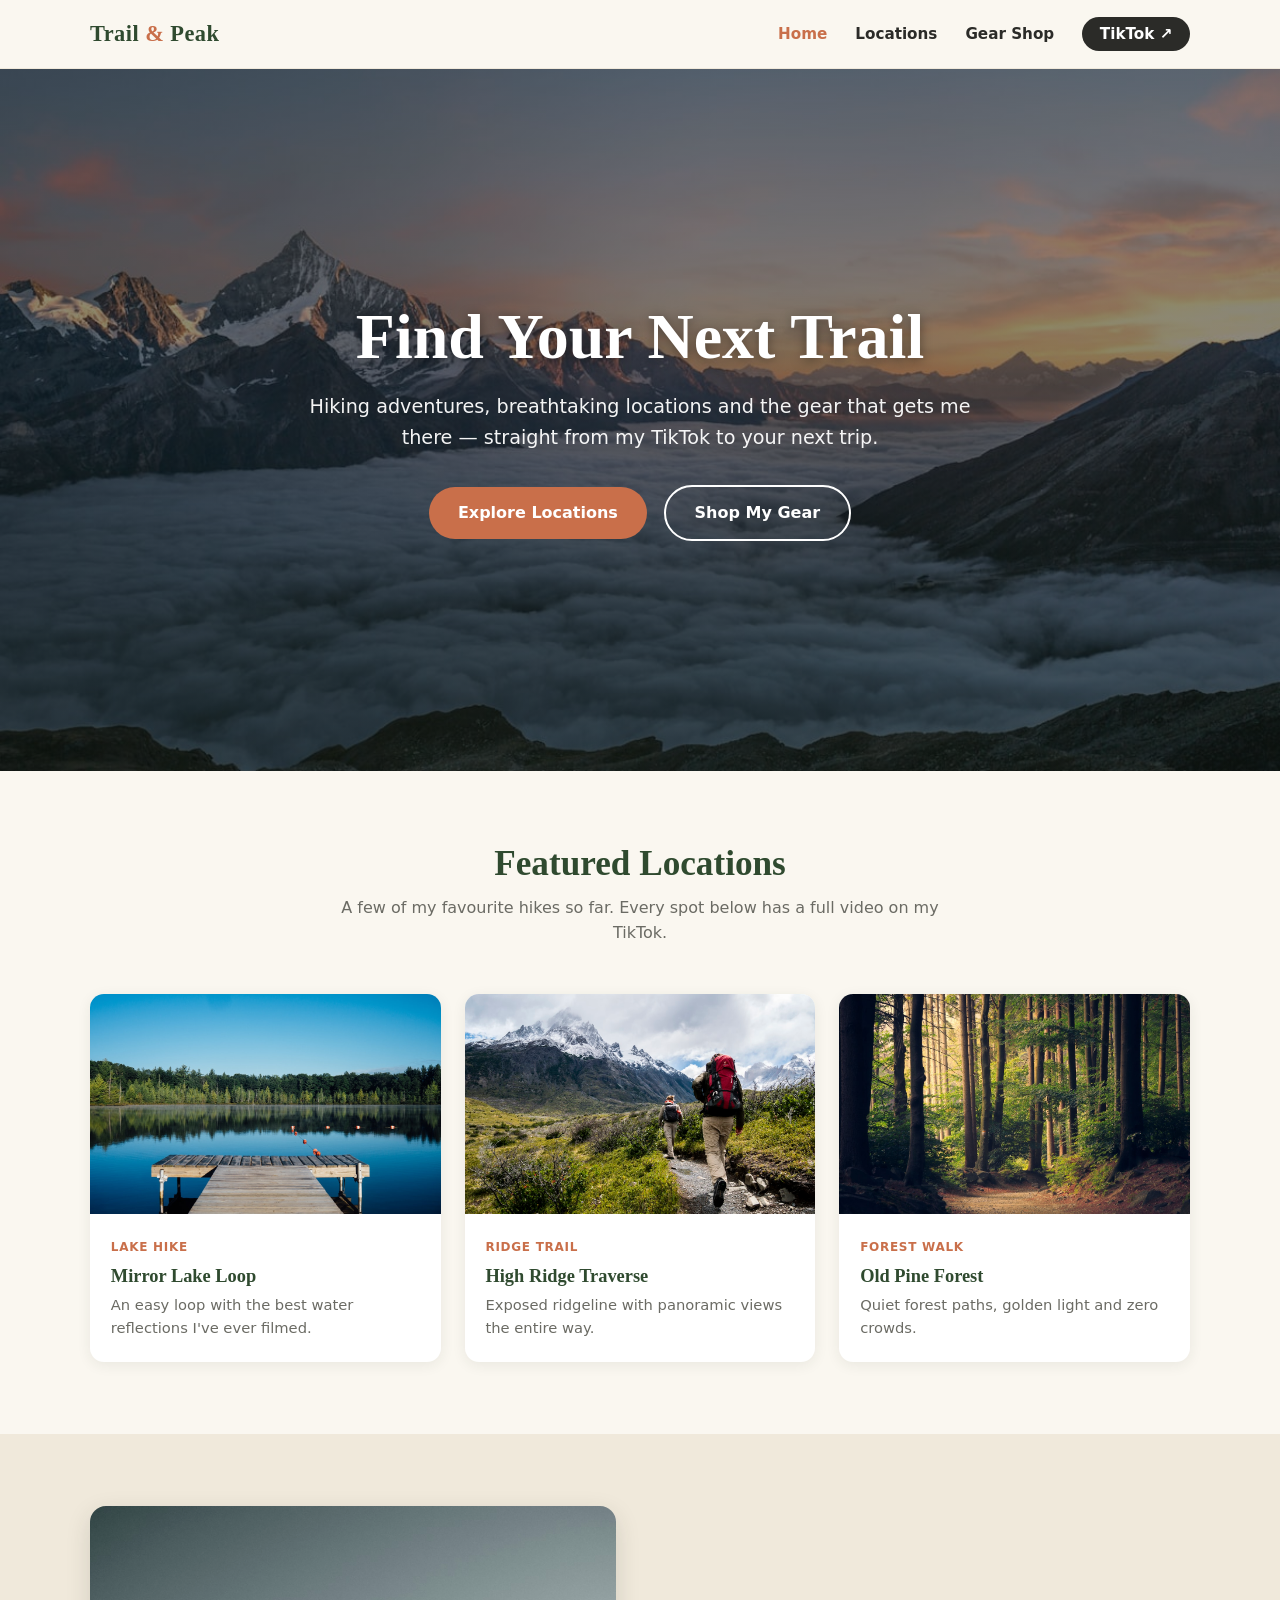
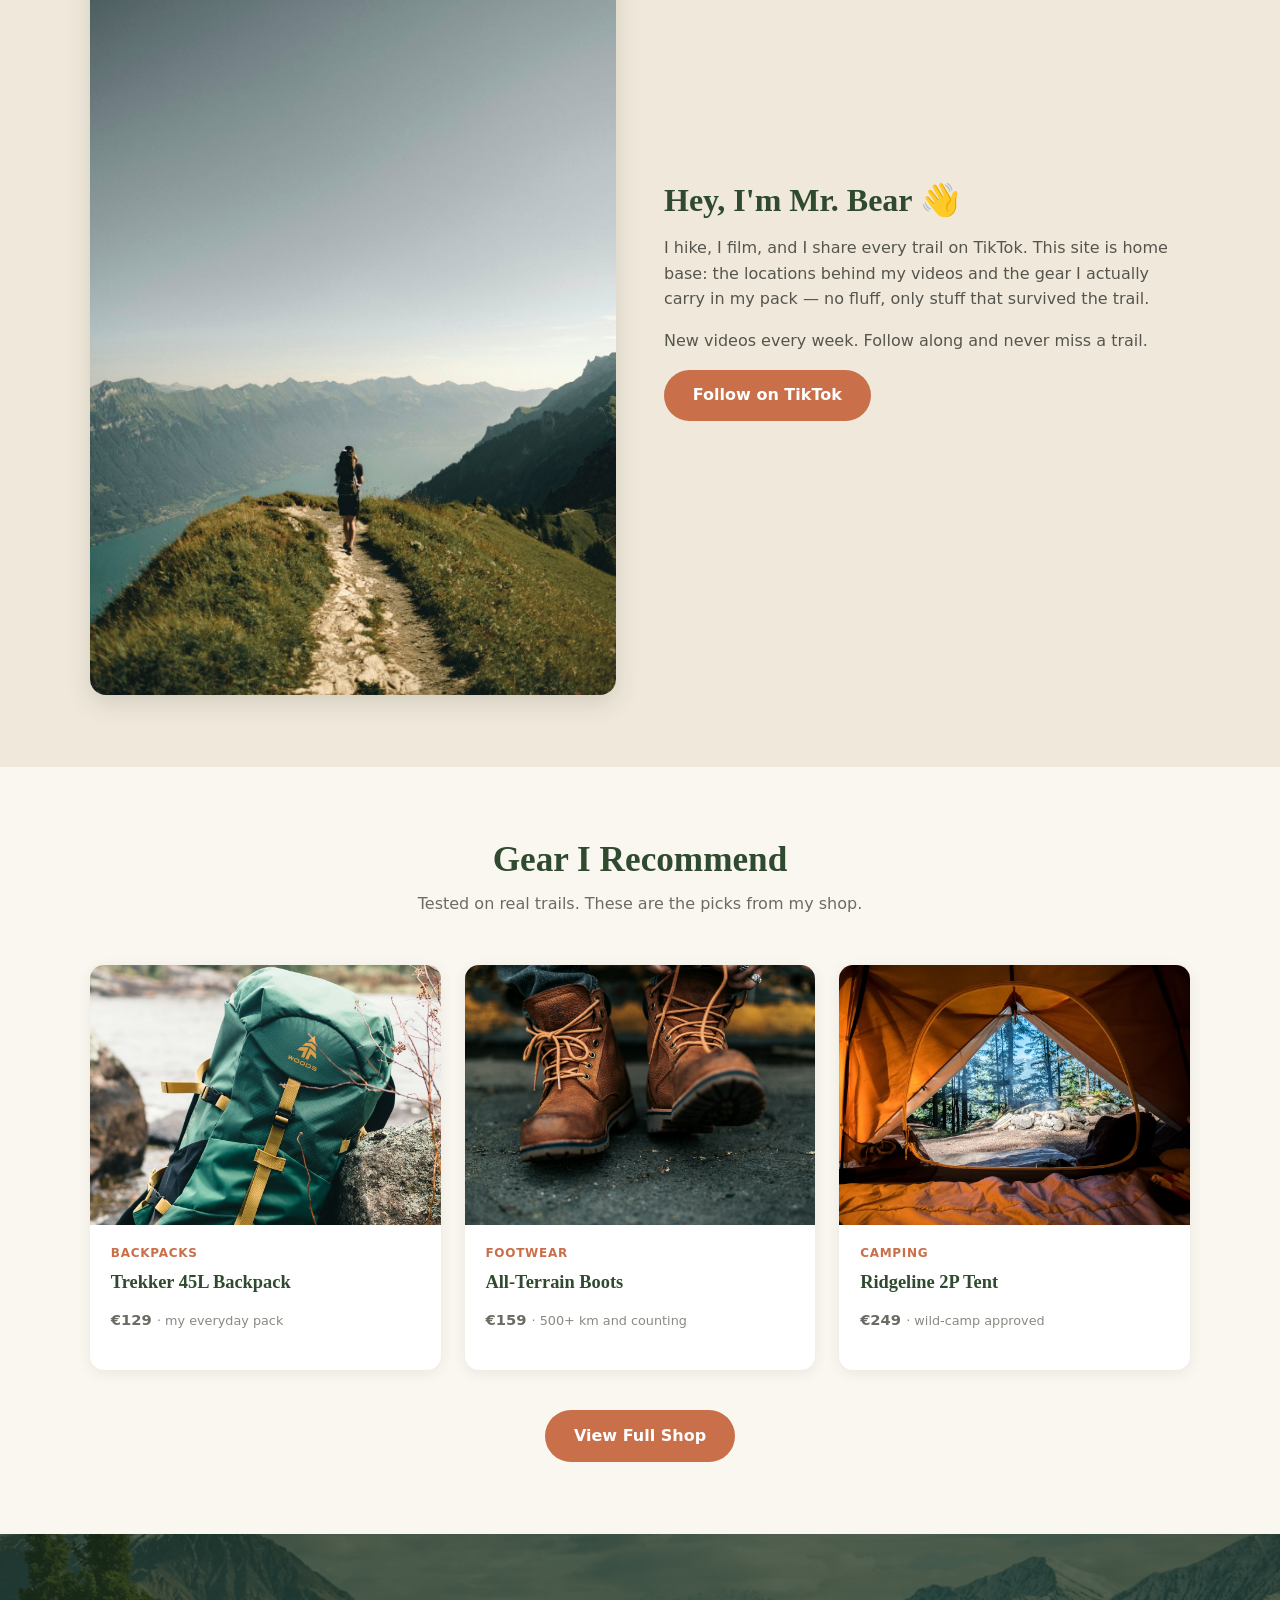
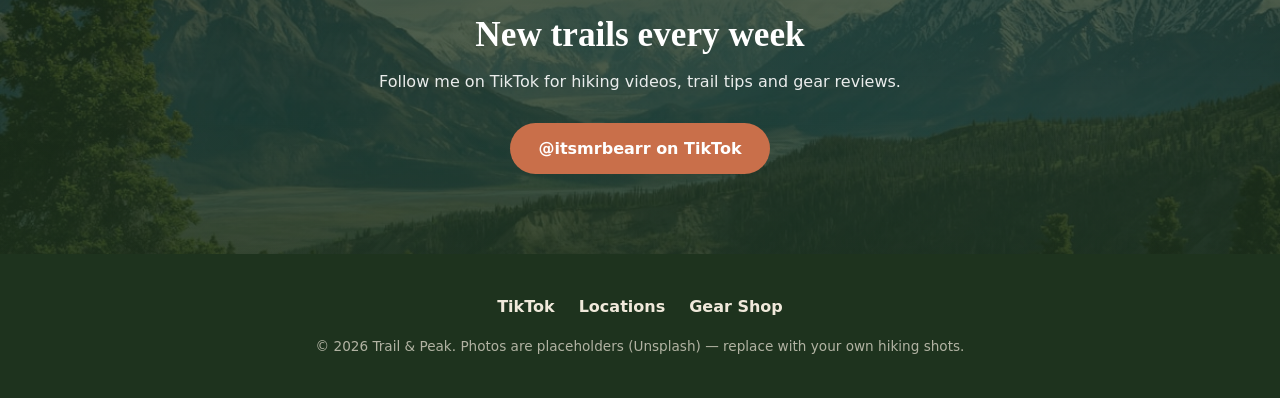
==== index.html @ 7e868d9b "Initial commit" ====
<!DOCTYPE html>
<html lang="en">
<head>
  <meta charset="UTF-8">
  <meta name="viewport" content="width=device-width, initial-scale=1.0">
  <title>Trail &amp; Peak — Hiking Adventures</title>
  <link rel="stylesheet" href="css/style.css">
</head>
<body>

  <header>
    <nav class="nav">
      <a href="index.html" class="logo">Trail <span>&amp;</span> Peak</a>
      <ul class="nav-links">
        <li><a href="index.html" class="active">Home</a></li>
        <li><a href="gallery.html">Locations</a></li>
        <li><a href="shop.html">Gear Shop</a></li>
        <li><a href="https://www.tiktok.com/@itsmrbearr" target="_blank" class="btn-tiktok">TikTok ↗</a></li>
      </ul>
    </nav>
  </header>

  <section class="hero">
    <div class="hero-content">
      <h1>Find Your Next Trail</h1>
      <p>Hiking adventures, breathtaking locations and the gear that gets me there — straight from my TikTok to your next trip.</p>
      <a href="gallery.html" class="btn btn-primary">Explore Locations</a>
      <a href="shop.html" class="btn btn-outline">Shop My Gear</a>
    </div>
  </section>

  <section>
    <div class="container">
      <div class="section-head">
        <h2>Featured Locations</h2>
        <p>A few of my favourite hikes so far. Every spot below has a full video on my TikTok.</p>
      </div>
      <div class="grid">
        <a href="gallery.html" class="card">
          <img src="images/alpine-lake.jpg" alt="Alpine lake surrounded by mountains">
          <div class="card-body">
            <span class="card-tag">Lake Hike</span>
            <h3>Mirror Lake Loop</h3>
            <p>An easy loop with the best water reflections I've ever filmed.</p>
          </div>
        </a>
        <a href="gallery.html" class="card">
          <img src="images/ridge-hike.jpg" alt="Hiker on a mountain ridge">
          <div class="card-body">
            <span class="card-tag">Ridge Trail</span>
            <h3>High Ridge Traverse</h3>
            <p>Exposed ridgeline with panoramic views the entire way.</p>
          </div>
        </a>
        <a href="gallery.html" class="card">
          <img src="images/forest-trail.jpg" alt="Sunlight falling through a forest">
          <div class="card-body">
            <span class="card-tag">Forest Walk</span>
            <h3>Old Pine Forest</h3>
            <p>Quiet forest paths, golden light and zero crowds.</p>
          </div>
        </a>
      </div>
    </div>
  </section>

  <section style="background: var(--sand);">
    <div class="container split">
      <img src="images/hiker-summit.jpg" alt="Hiker standing on a summit">
      <div>
        <h2>Hey, I'm Mr. Bear 👋</h2>
        <p>I hike, I film, and I share every trail on TikTok. This site is home base: the locations behind my videos and the gear I actually carry in my pack — no fluff, only stuff that survived the trail.</p>
        <p>New videos every week. Follow along and never miss a trail.</p>
        <a href="https://www.tiktok.com/@itsmrbearr" target="_blank" class="btn btn-primary">Follow on TikTok</a>
      </div>
    </div>
  </section>

  <section>
    <div class="container">
      <div class="section-head">
        <h2>Gear I Recommend</h2>
        <p>Tested on real trails. These are the picks from my shop.</p>
      </div>
      <div class="grid">
        <a href="shop.html" class="card product-card">
          <img src="images/gear-backpack.jpg" alt="Green hiking backpack on rocks">
          <div class="card-body">
            <span class="card-tag">Backpacks</span>
            <h3>Trekker 45L Backpack</h3>
            <p class="price">€129 <small>· my everyday pack</small></p>
          </div>
        </a>
        <a href="shop.html" class="card product-card">
          <img src="images/gear-boots.jpg" alt="Brown leather hiking boots">
          <div class="card-body">
            <span class="card-tag">Footwear</span>
            <h3>All-Terrain Boots</h3>
            <p class="price">€159 <small>· 500+ km and counting</small></p>
          </div>
        </a>
        <a href="shop.html" class="card product-card">
          <img src="images/gear-tent.jpg" alt="Orange tent with a forest view">
          <div class="card-body">
            <span class="card-tag">Camping</span>
            <h3>Ridgeline 2P Tent</h3>
            <p class="price">€249 <small>· wild-camp approved</small></p>
          </div>
        </a>
      </div>
      <p style="text-align:center; margin-top:2.5rem;">
        <a href="shop.html" class="btn btn-primary">View Full Shop</a>
      </p>
    </div>
  </section>

  <section class="cta-banner">
    <h2>New trails every week</h2>
    <p>Follow me on TikTok for hiking videos, trail tips and gear reviews.</p>
    <a href="https://www.tiktok.com/@itsmrbearr" target="_blank" class="btn btn-primary">@itsmrbearr on TikTok</a>
  </section>

  <footer>
    <div class="socials">
      <a href="https://www.tiktok.com/@itsmrbearr" target="_blank">TikTok</a>
      <a href="gallery.html">Locations</a>
      <a href="shop.html">Gear Shop</a>
    </div>
    <p>© 2026 Trail &amp; Peak. Photos are placeholders (Unsplash) — replace with your own hiking shots.</p>
  </footer>

</body>
</html>
---- css/style.css ----
/* ===== Base ===== */
:root {
  --forest: #2f4a2f;
  --forest-dark: #1e331e;
  --moss: #6b8e5a;
  --cream: #faf7f0;
  --sand: #f0e9db;
  --charcoal: #2b2b28;
  --terracotta: #c96f4a;
  --terracotta-dark: #a85835;
}

* {
  margin: 0;
  padding: 0;
  box-sizing: border-box;
}

body {
  font-family: "Segoe UI", system-ui, -apple-system, sans-serif;
  color: var(--charcoal);
  background: var(--cream);
  line-height: 1.6;
}

img {
  max-width: 100%;
  display: block;
}

a {
  color: inherit;
  text-decoration: none;
}

h1, h2, h3 {
  font-family: Georgia, "Times New Roman", serif;
  font-weight: 700;
  line-height: 1.2;
}

.container {
  max-width: 1140px;
  margin: 0 auto;
  padding: 0 1.25rem;
}

/* ===== Header ===== */
header {
  position: sticky;
  top: 0;
  z-index: 100;
  background: rgba(250, 247, 240, 0.95);
  backdrop-filter: blur(6px);
  border-bottom: 1px solid var(--sand);
}

.nav {
  display: flex;
  align-items: center;
  justify-content: space-between;
  padding: 1rem 1.25rem;
  max-width: 1140px;
  margin: 0 auto;
}

.logo {
  font-family: Georgia, serif;
  font-size: 1.4rem;
  font-weight: 700;
  color: var(--forest);
  letter-spacing: 0.02em;
}

.logo span {
  color: var(--terracotta);
}

.nav-links {
  display: flex;
  gap: 1.75rem;
  list-style: none;
  align-items: center;
}

.nav-links a {
  font-size: 0.95rem;
  font-weight: 600;
  color: var(--charcoal);
  transition: color 0.2s;
}

.nav-links a:hover,
.nav-links a.active {
  color: var(--terracotta);
}

.btn-tiktok {
  background: var(--charcoal);
  color: #fff !important;
  padding: 0.5rem 1.1rem;
  border-radius: 999px;
  font-size: 0.9rem;
}

.btn-tiktok:hover {
  background: #000;
}

/* ===== Hero ===== */
.hero {
  position: relative;
  min-height: 78vh;
  display: flex;
  align-items: center;
  justify-content: center;
  text-align: center;
  color: #fff;
  background: linear-gradient(rgba(20, 30, 20, 0.45), rgba(20, 30, 20, 0.55)),
    url("../images/hero-mountains.jpg") center/cover no-repeat;
}

.hero-content {
  max-width: 720px;
  padding: 4rem 1.5rem;
}

.hero h1 {
  font-size: clamp(2.4rem, 6vw, 4rem);
  margin-bottom: 1rem;
  text-shadow: 0 2px 12px rgba(0, 0, 0, 0.4);
}

.hero p {
  font-size: 1.2rem;
  margin-bottom: 2rem;
  opacity: 0.95;
}

.btn {
  display: inline-block;
  padding: 0.8rem 1.8rem;
  border-radius: 999px;
  font-weight: 600;
  font-size: 1rem;
  transition: transform 0.15s, background 0.2s;
}

.btn:hover {
  transform: translateY(-2px);
}

.btn-primary {
  background: var(--terracotta);
  color: #fff;
}

.btn-primary:hover {
  background: var(--terracotta-dark);
}

.btn-outline {
  border: 2px solid #fff;
  color: #fff;
  margin-left: 0.75rem;
}

.btn-outline:hover {
  background: rgba(255, 255, 255, 0.15);
}

/* ===== Sections ===== */
section {
  padding: 4.5rem 0;
}

.section-head {
  text-align: center;
  max-width: 640px;
  margin: 0 auto 3rem;
}

.section-head h2 {
  font-size: 2.2rem;
  color: var(--forest);
  margin-bottom: 0.6rem;
}

.section-head p {
  color: #6b6b64;
}

/* ===== Gallery grid ===== */
.grid {
  display: grid;
  grid-template-columns: repeat(auto-fill, minmax(300px, 1fr));
  gap: 1.5rem;
}

.card {
  background: #fff;
  border-radius: 14px;
  overflow: hidden;
  box-shadow: 0 3px 14px rgba(40, 50, 40, 0.08);
  transition: transform 0.2s, box-shadow 0.2s;
}

.card:hover {
  transform: translateY(-4px);
  box-shadow: 0 10px 28px rgba(40, 50, 40, 0.15);
}

.card img {
  width: 100%;
  height: 220px;
  object-fit: cover;
}

.card-body {
  padding: 1.2rem 1.3rem 1.4rem;
}

.card-body h3 {
  font-size: 1.15rem;
  color: var(--forest);
  margin-bottom: 0.35rem;
}

.card-body p {
  font-size: 0.92rem;
  color: #6b6b64;
}

.card-tag {
  display: inline-block;
  font-size: 0.75rem;
  font-weight: 700;
  text-transform: uppercase;
  letter-spacing: 0.06em;
  color: var(--terracotta);
  margin-bottom: 0.5rem;
}

/* ===== Shop ===== */
.product-card {
  display: flex;
  flex-direction: column;
}

.product-card img {
  height: 260px;
}

.product-card .card-body {
  display: flex;
  flex-direction: column;
  flex: 1;
}

.price {
  font-size: 1.25rem;
  font-weight: 700;
  color: var(--forest);
  margin: 0.6rem 0 1rem;
}

.price small {
  font-size: 0.8rem;
  font-weight: 400;
  color: #8a8a82;
}

.btn-buy {
  margin-top: auto;
  text-align: center;
  background: var(--forest);
  color: #fff;
  padding: 0.7rem 1rem;
  border-radius: 10px;
  font-weight: 600;
  transition: background 0.2s;
}

.btn-buy:hover {
  background: var(--forest-dark);
}

.affiliate-note {
  text-align: center;
  font-size: 0.85rem;
  color: #8a8a82;
  margin-top: 2.5rem;
}

/* ===== Split / about section ===== */
.split {
  display: grid;
  grid-template-columns: 1fr 1fr;
  gap: 3rem;
  align-items: center;
}

.split img {
  border-radius: 16px;
  box-shadow: 0 8px 24px rgba(40, 50, 40, 0.15);
}

.split h2 {
  font-size: 2rem;
  color: var(--forest);
  margin-bottom: 1rem;
}

.split p {
  margin-bottom: 1rem;
  color: #55554e;
}

/* ===== CTA banner ===== */
.cta-banner {
  background: linear-gradient(rgba(30, 51, 30, 0.75), rgba(30, 51, 30, 0.85)),
    url("../images/sunset-peak.jpg") center/cover no-repeat;
  color: #fff;
  text-align: center;
  padding: 5rem 1.5rem;
}

.cta-banner h2 {
  font-size: 2.2rem;
  margin-bottom: 0.8rem;
}

.cta-banner p {
  margin-bottom: 1.8rem;
  opacity: 0.9;
}

/* ===== Footer ===== */
footer {
  background: var(--forest-dark);
  color: var(--sand);
  padding: 2.5rem 1.25rem;
  text-align: center;
}

footer .socials {
  display: flex;
  gap: 1.5rem;
  justify-content: center;
  margin-bottom: 1rem;
}

footer .socials a {
  font-weight: 600;
  transition: color 0.2s;
}

footer .socials a:hover {
  color: var(--terracotta);
}

footer p {
  font-size: 0.85rem;
  opacity: 0.7;
}

/* ===== Page hero (small, for subpages) ===== */
.page-hero {
  background: linear-gradient(rgba(20, 30, 20, 0.5), rgba(20, 30, 20, 0.6)),
    url("../images/misty-valley.jpg") center/cover no-repeat;
  color: #fff;
  text-align: center;
  padding: 5.5rem 1.5rem;
}

.page-hero h1 {
  font-size: clamp(2rem, 5vw, 3rem);
}

.page-hero p {
  margin-top: 0.6rem;
  opacity: 0.92;
}

/* ===== Responsive ===== */
@media (max-width: 760px) {
  .nav-links {
    gap: 1rem;
  }

  .nav-links a:not(.btn-tiktok) {
    font-size: 0.85rem;
  }

  .split {
    grid-template-columns: 1fr;
  }

  .btn-outline {
    margin-left: 0;
    margin-top: 0.75rem;
  }
}
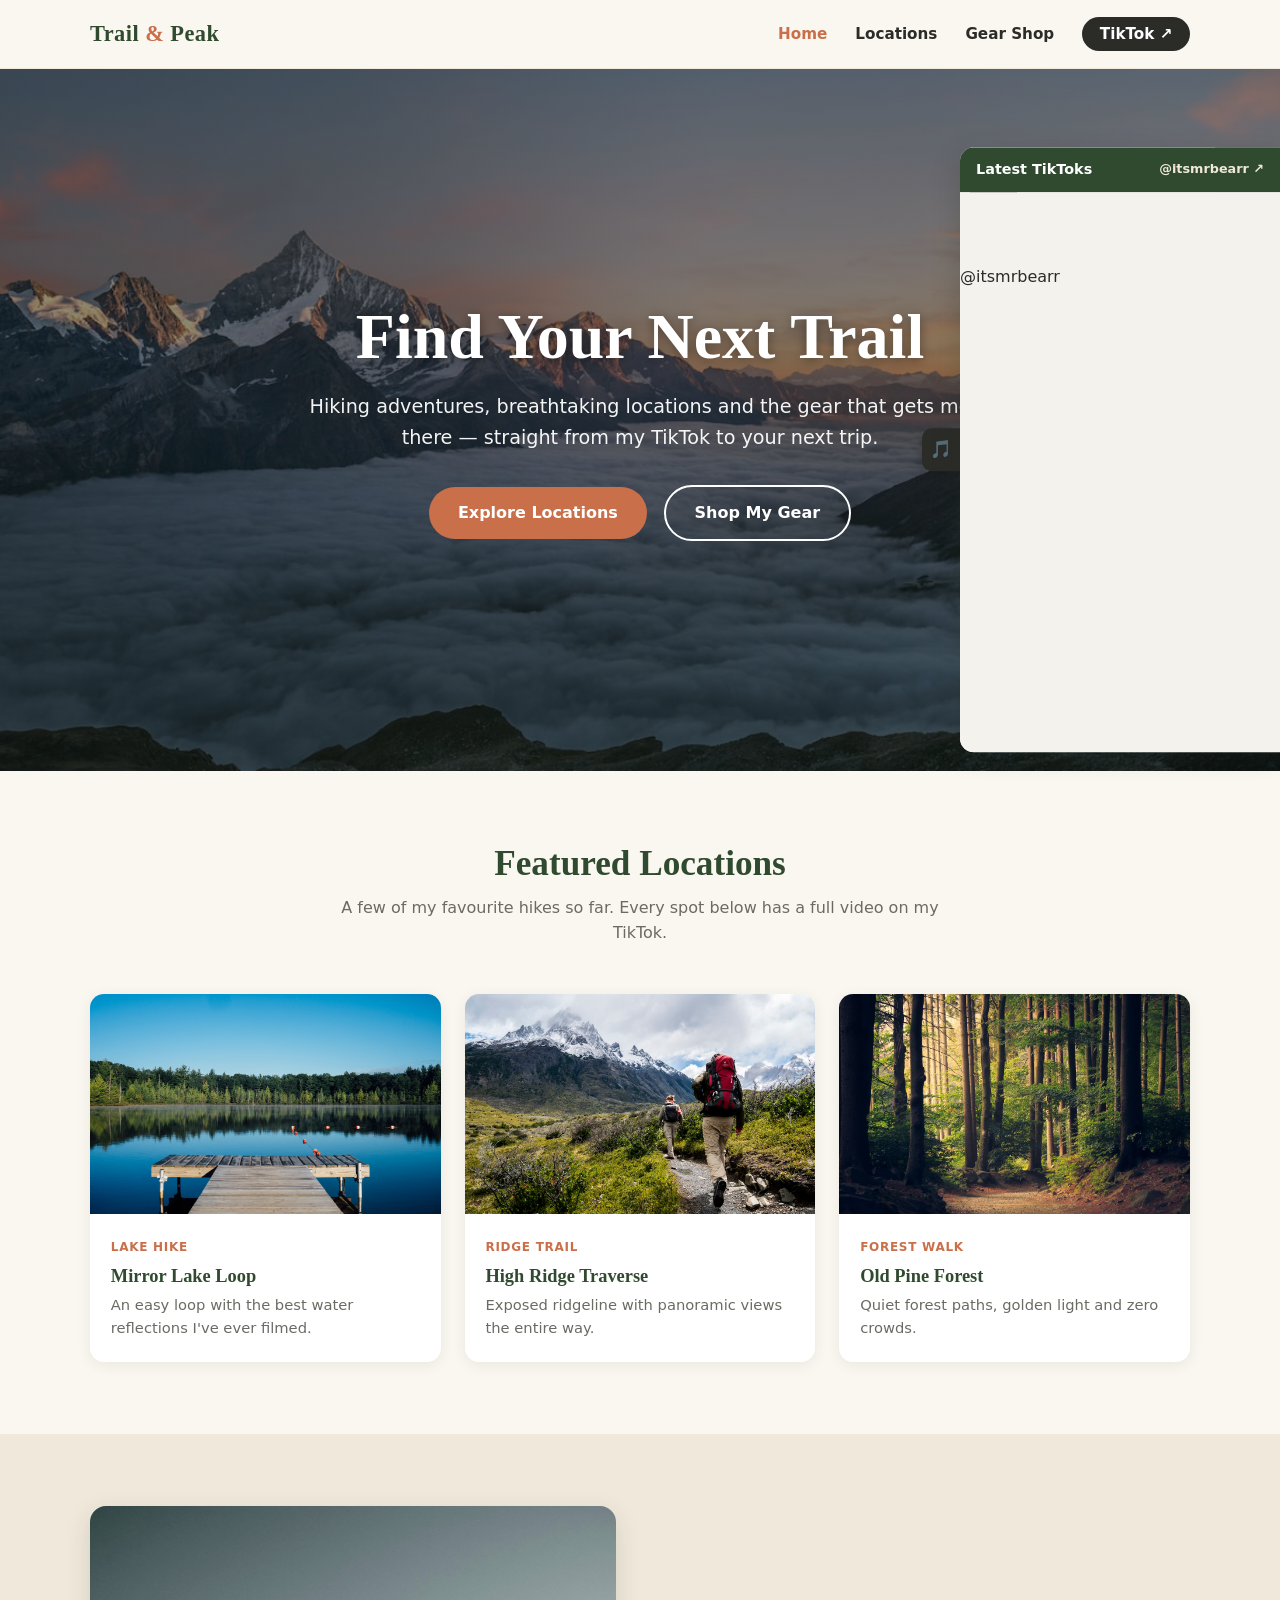
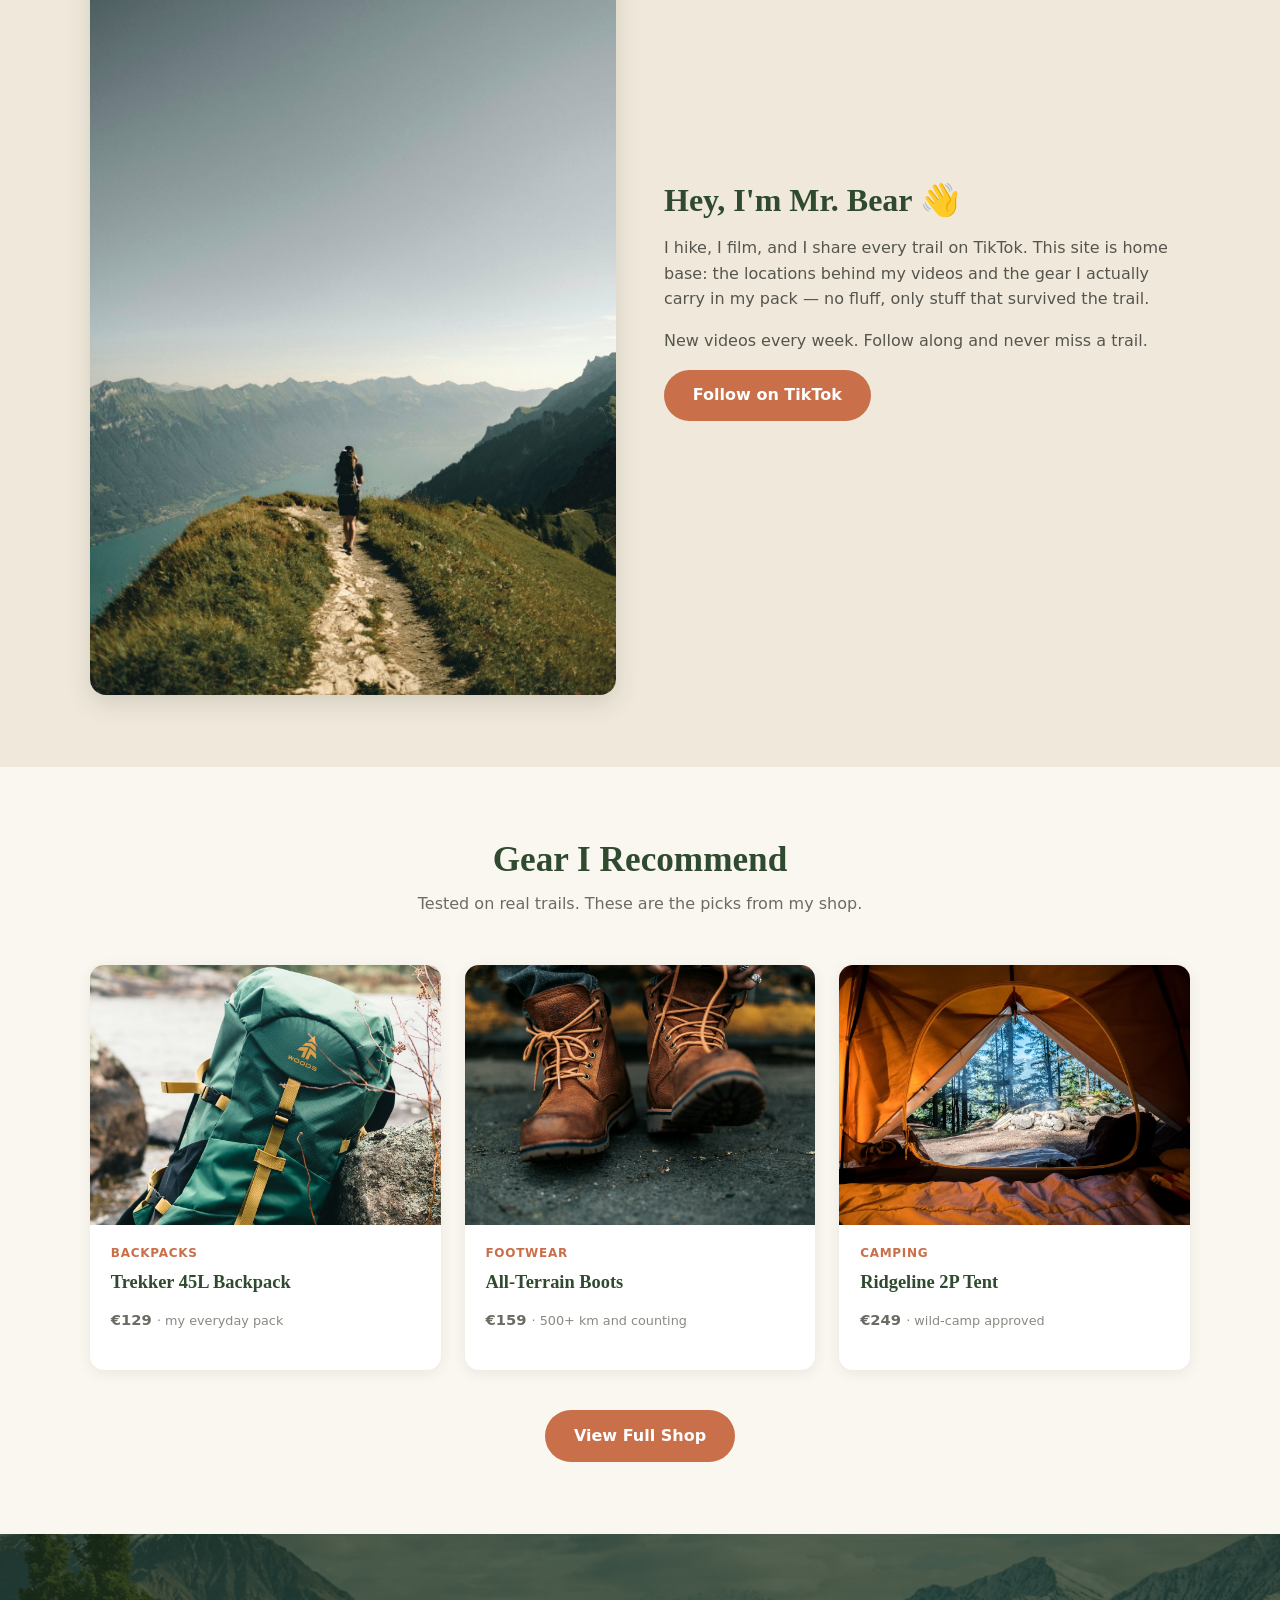
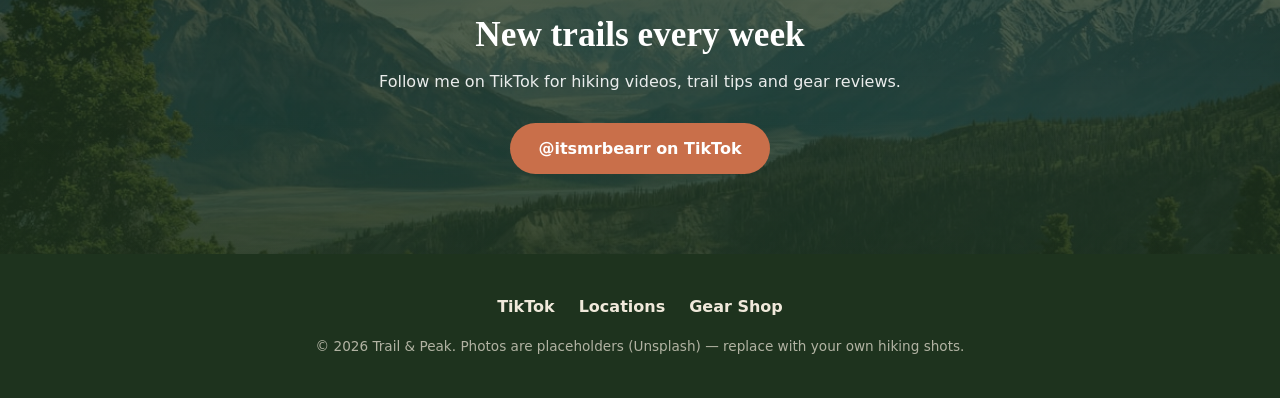
==== commit ba707138: "Update site content" ====
--- a/index.html
+++ b/index.html
@@ -129,5 +129,6 @@
     <p>© 2026 Trail &amp; Peak. Photos are placeholders (Unsplash) — replace with your own hiking shots.</p>
   </footer>
 
+  <script src="js/tiktok-feed.js" defer></script>
 </body>
 </html>
--- a/css/style.css
+++ b/css/style.css
@@ -382,6 +382,132 @@
   opacity: 0.92;
 }
 
+/* ===== TikTok sidebar ===== */
+.tiktok-sidebar {
+  position: fixed;
+  top: 50%;
+  right: 0;
+  transform: translateY(-50%);
+  z-index: 200;
+  display: flex;
+  align-items: center;
+  transition: transform 0.3s;
+}
+
+.tiktok-toggle {
+  background: var(--charcoal);
+  color: #fff;
+  border: none;
+  font-size: 1.1rem;
+  padding: 0.7rem 0.5rem;
+  border-radius: 10px 0 0 10px;
+  cursor: pointer;
+  box-shadow: -2px 2px 10px rgba(0, 0, 0, 0.2);
+}
+
+.tiktok-toggle:hover {
+  background: #000;
+}
+
+.tiktok-panel {
+  width: 320px;
+  background: #fff;
+  border-radius: 14px 0 0 14px;
+  box-shadow: -4px 4px 24px rgba(40, 50, 40, 0.2);
+  overflow: hidden;
+}
+
+.tiktok-sidebar.collapsed .tiktok-panel {
+  display: none;
+}
+
+.tiktok-panel-head {
+  display: flex;
+  justify-content: space-between;
+  align-items: center;
+  padding: 0.7rem 1rem;
+  background: var(--forest);
+  color: #fff;
+  font-weight: 600;
+  font-size: 0.9rem;
+}
+
+.tiktok-panel-head a {
+  color: var(--sand);
+  font-size: 0.8rem;
+}
+
+.tiktok-panel-head a:hover {
+  color: var(--terracotta);
+}
+
+.tiktok-slides {
+  position: relative;
+  height: 560px;
+  overflow-y: auto;
+  background: #f4f2ec;
+}
+
+.tiktok-slide {
+  position: absolute;
+  inset: 0;
+  opacity: 0;
+  transition: opacity 0.6s ease;
+  pointer-events: none;
+}
+
+.tiktok-slide.active {
+  opacity: 1;
+  pointer-events: auto;
+}
+
+.tiktok-slide iframe {
+  width: 100%;
+  height: 100%;
+  border: none;
+}
+
+.tiktok-dots {
+  display: flex;
+  justify-content: center;
+  gap: 0.5rem;
+  padding: 0.6rem;
+  background: #fff;
+}
+
+.tiktok-dot {
+  width: 10px;
+  height: 10px;
+  border-radius: 50%;
+  border: none;
+  background: #cfcabc;
+  cursor: pointer;
+  transition: background 0.2s, transform 0.2s;
+}
+
+.tiktok-dot.active {
+  background: var(--terracotta);
+  transform: scale(1.25);
+}
+
+/* On smaller screens the sidebar becomes a bottom-right floating button
+   that expands over the content instead of squeezing the page */
+@media (max-width: 1199px) {
+  .tiktok-sidebar {
+    top: auto;
+    bottom: 1rem;
+    transform: none;
+  }
+
+  .tiktok-panel {
+    width: min(320px, calc(100vw - 4rem));
+  }
+
+  .tiktok-slides {
+    height: min(560px, 65vh);
+  }
+}
+
 /* ===== Responsive ===== */
 @media (max-width: 760px) {
   .nav-links {
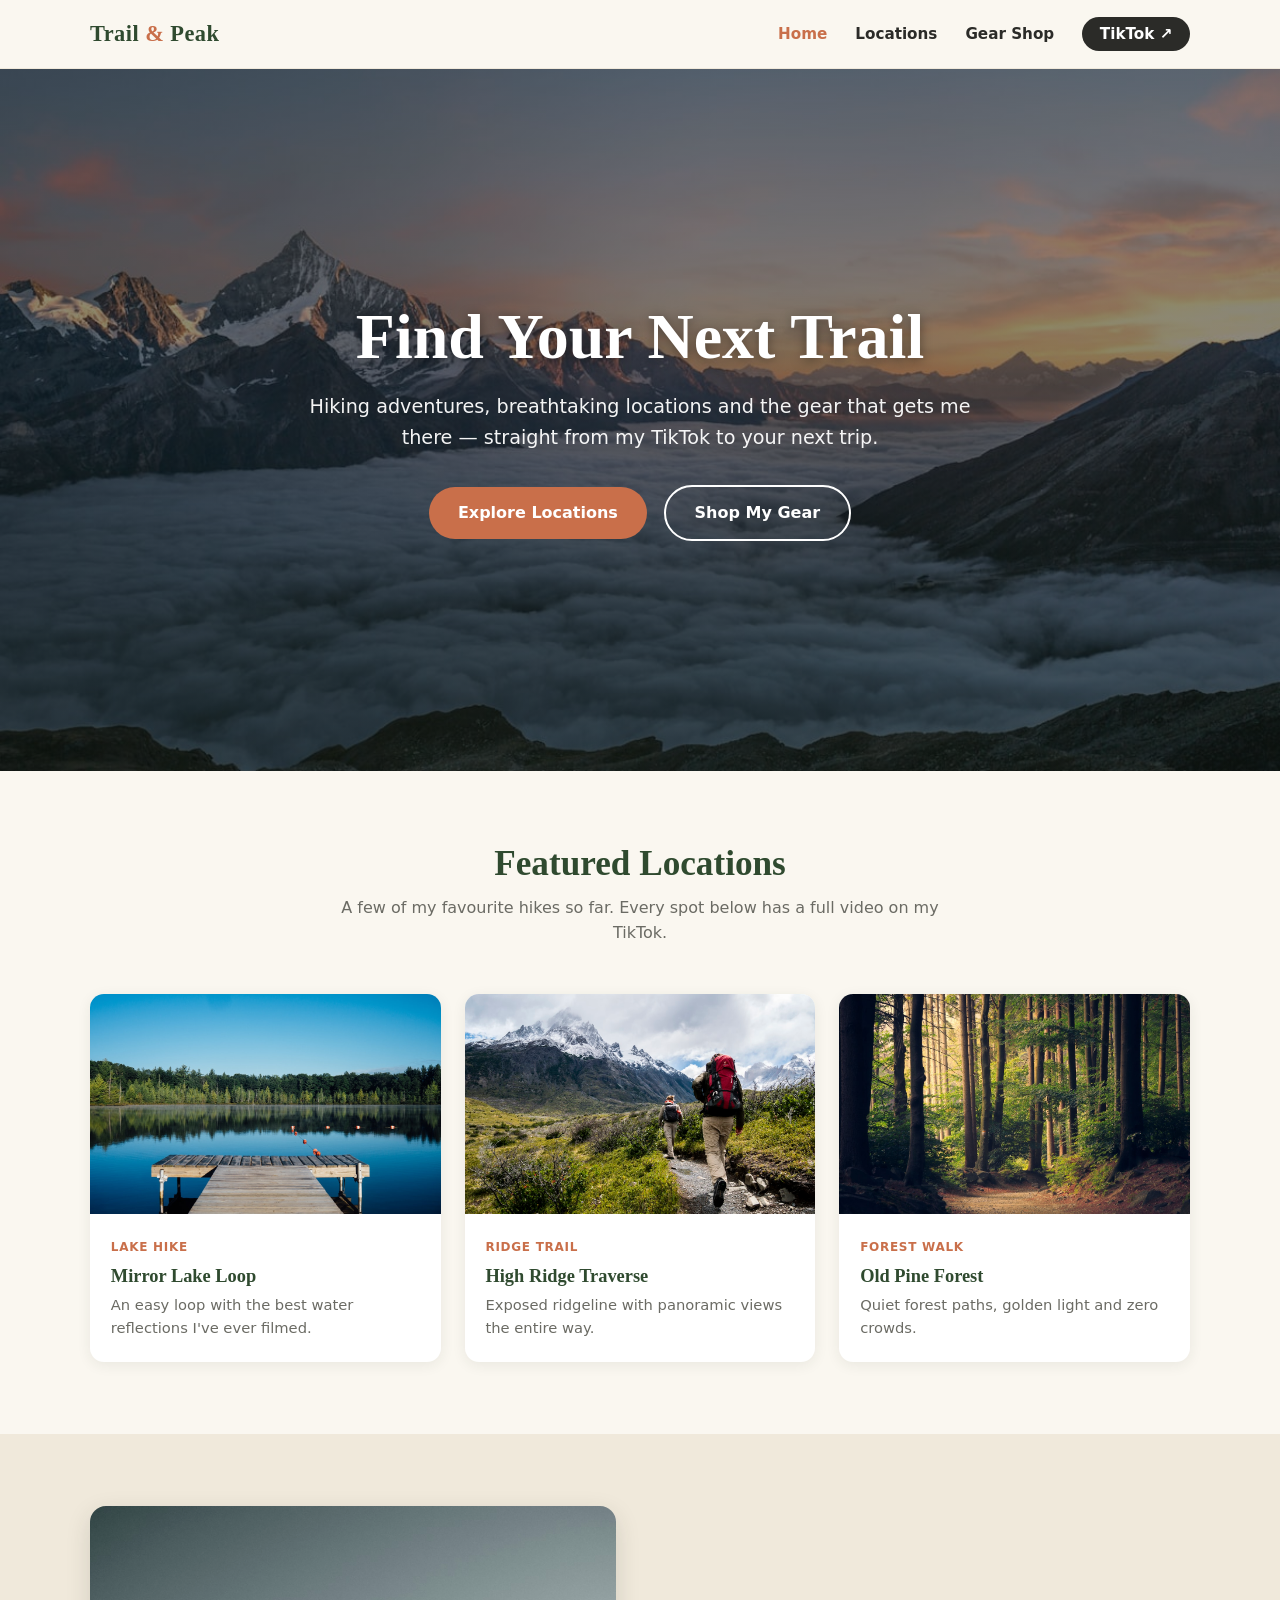
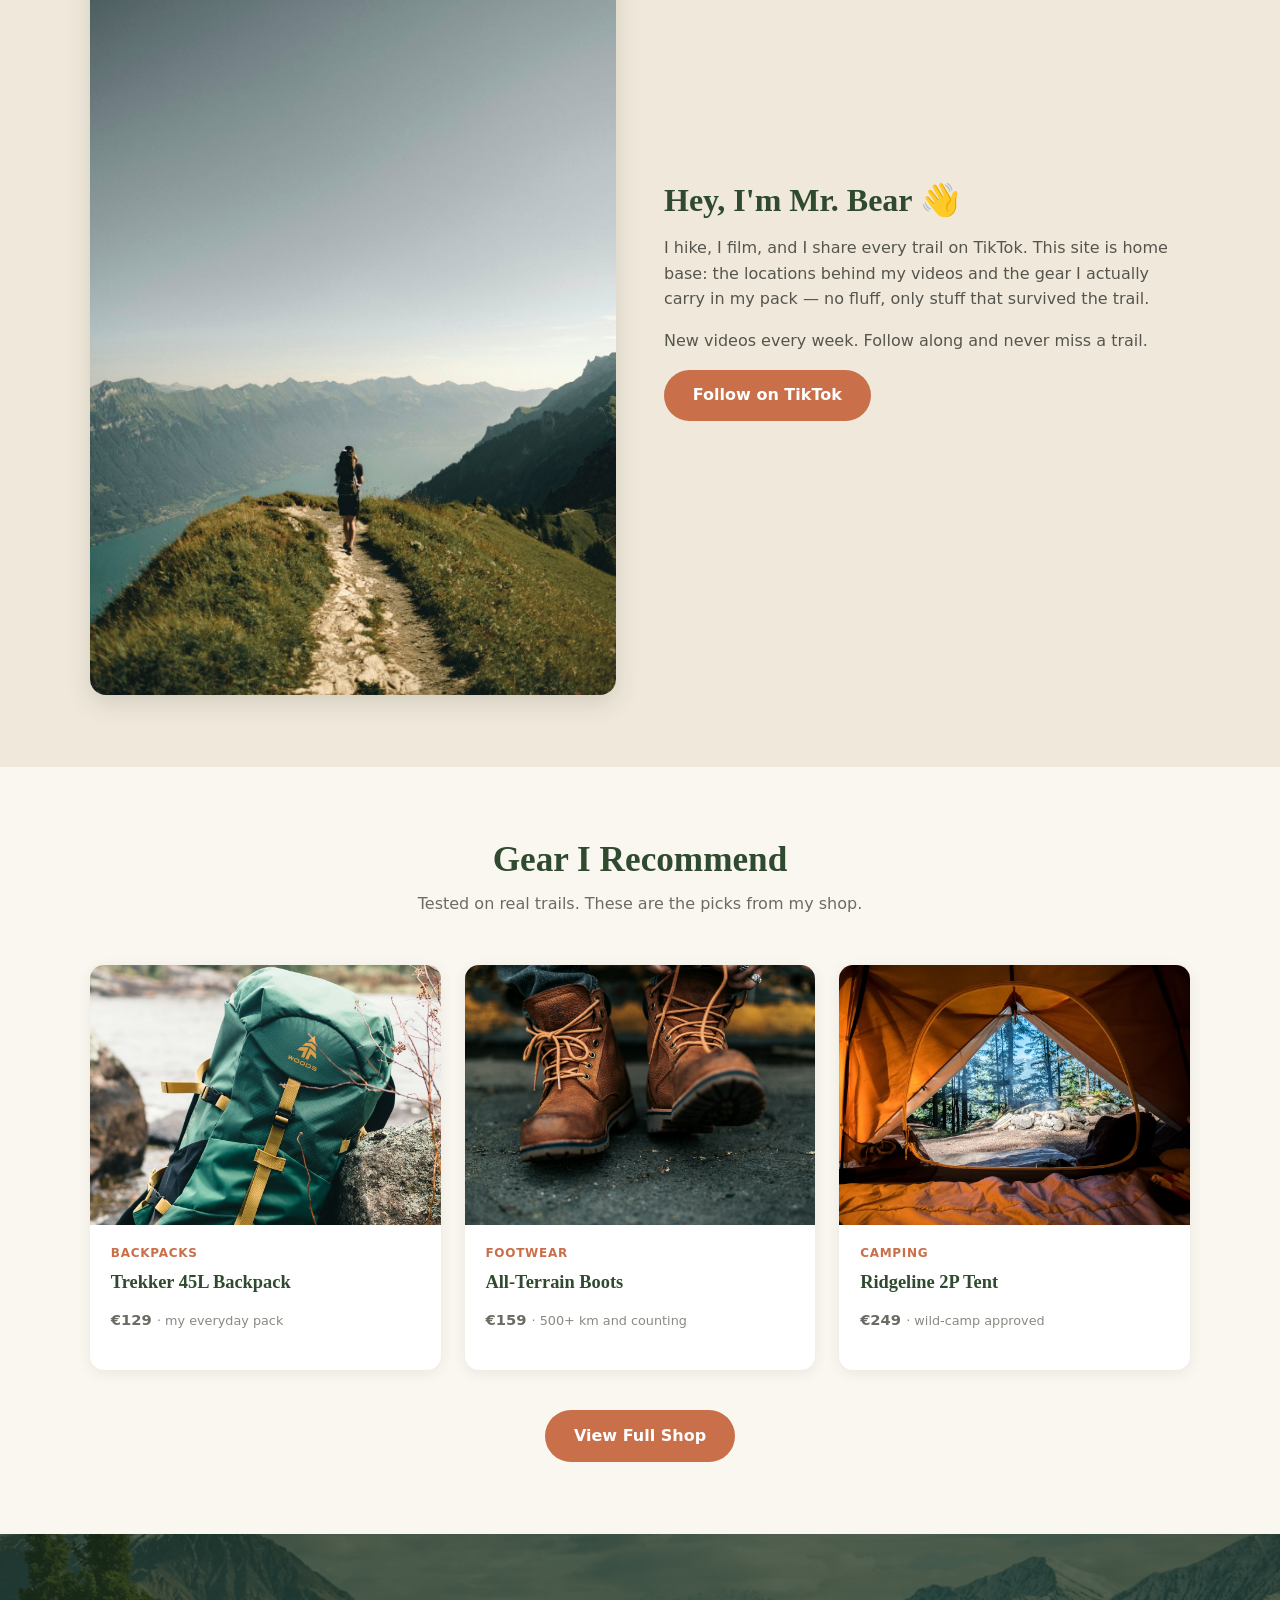
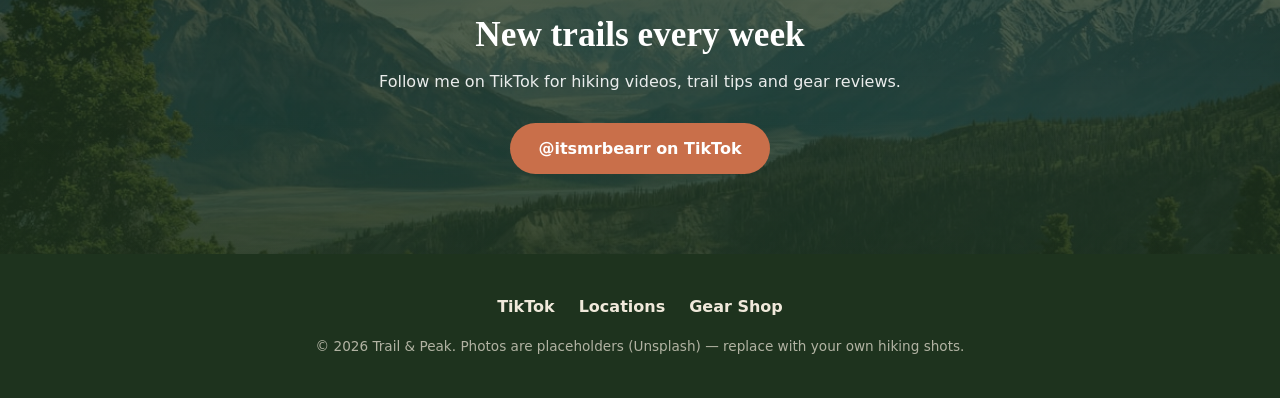
==== commit e6bc0091: "Fix script reference from tiktok-feed.js to main.js" ====
--- a/index.html
+++ b/index.html
@@ -129,6 +129,6 @@
     <p>© 2026 Trail &amp; Peak. Photos are placeholders (Unsplash) — replace with your own hiking shots.</p>
   </footer>
 
-  <script src="js/tiktok-feed.js" defer></script>
+  <script src="js/main.js" defer></script>
 </body>
 </html>
--- a/css/style.css
+++ b/css/style.css
@@ -382,148 +382,165 @@
   opacity: 0.92;
 }
 
-/* ===== TikTok sidebar ===== */
-.tiktok-sidebar {
-  position: fixed;
-  top: 50%;
-  right: 0;
-  transform: translateY(-50%);
-  z-index: 200;
-  display: flex;
-  align-items: center;
-  transition: transform 0.3s;
-}
-
-.tiktok-toggle {
-  background: var(--charcoal);
-  color: #fff;
-  border: none;
-  font-size: 1.1rem;
-  padding: 0.7rem 0.5rem;
-  border-radius: 10px 0 0 10px;
-  cursor: pointer;
-  box-shadow: -2px 2px 10px rgba(0, 0, 0, 0.2);
-}
-
-.tiktok-toggle:hover {
+/* ===== Latest TikToks section ===== */
+.tiktok-section {
+  background: var(--forest-dark);
+}
+
+.tiktok-section .section-head h2 {
+  color: var(--cream);
+}
+
+.tiktok-section .section-head p {
+  color: var(--sand);
+  opacity: 0.85;
+}
+
+.tiktok-feed {
+  display: grid;
+  grid-template-columns: repeat(3, minmax(0, 1fr));
+  gap: 1.5rem;
+  max-width: 1020px;
+  margin: 0 auto;
+}
+
+.tiktok-card {
   background: #000;
-}
-
-.tiktok-panel {
-  width: 320px;
-  background: #fff;
-  border-radius: 14px 0 0 14px;
-  box-shadow: -4px 4px 24px rgba(40, 50, 40, 0.2);
+  border-radius: 16px;
   overflow: hidden;
-}
-
-.tiktok-sidebar.collapsed .tiktok-panel {
-  display: none;
-}
-
-.tiktok-panel-head {
-  display: flex;
-  justify-content: space-between;
-  align-items: center;
-  padding: 0.7rem 1rem;
-  background: var(--forest);
-  color: #fff;
-  font-weight: 600;
-  font-size: 0.9rem;
-}
-
-.tiktok-panel-head a {
-  color: var(--sand);
-  font-size: 0.8rem;
-}
-
-.tiktok-panel-head a:hover {
-  color: var(--terracotta);
-}
-
-.tiktok-slides {
-  position: relative;
-  height: 560px;
-  overflow-y: auto;
-  background: #f4f2ec;
-}
-
-.tiktok-slide {
-  position: absolute;
-  inset: 0;
-  opacity: 0;
-  transition: opacity 0.6s ease;
-  pointer-events: none;
-}
-
-.tiktok-slide.active {
-  opacity: 1;
-  pointer-events: auto;
-}
-
-.tiktok-slide iframe {
+  box-shadow: 0 8px 28px rgba(0, 0, 0, 0.35);
+  aspect-ratio: 9 / 16;
+}
+
+.tiktok-card iframe {
   width: 100%;
   height: 100%;
   border: none;
-}
-
-.tiktok-dots {
+  display: block;
+}
+
+/* Profile-embed fallback (no video links configured yet) */
+.tiktok-feed-profile {
   display: flex;
   justify-content: center;
-  gap: 0.5rem;
-  padding: 0.6rem;
-  background: #fff;
-}
-
-.tiktok-dot {
-  width: 10px;
-  height: 10px;
-  border-radius: 50%;
+}
+
+.tiktok-cta {
+  text-align: center;
+  margin-top: 2.5rem;
+}
+
+/* ===== Mobile navigation ===== */
+.nav-toggle {
+  display: none;
+  background: none;
   border: none;
-  background: #cfcabc;
+  font-size: 1.5rem;
+  color: var(--forest);
   cursor: pointer;
-  transition: background 0.2s, transform 0.2s;
-}
-
-.tiktok-dot.active {
-  background: var(--terracotta);
-  transform: scale(1.25);
-}
-
-/* On smaller screens the sidebar becomes a bottom-right floating button
-   that expands over the content instead of squeezing the page */
-@media (max-width: 1199px) {
-  .tiktok-sidebar {
-    top: auto;
-    bottom: 1rem;
-    transform: none;
-  }
-
-  .tiktok-panel {
-    width: min(320px, calc(100vw - 4rem));
-  }
-
-  .tiktok-slides {
-    height: min(560px, 65vh);
-  }
+  padding: 0.25rem 0.5rem;
 }
 
 /* ===== Responsive ===== */
 @media (max-width: 760px) {
+  .nav-toggle {
+    display: block;
+  }
+
   .nav-links {
-    gap: 1rem;
-  }
-
-  .nav-links a:not(.btn-tiktok) {
-    font-size: 0.85rem;
+    display: none;
+    position: absolute;
+    top: 100%;
+    left: 0;
+    right: 0;
+    flex-direction: column;
+    align-items: stretch;
+    gap: 0;
+    background: var(--cream);
+    border-bottom: 1px solid var(--sand);
+    box-shadow: 0 12px 24px rgba(40, 50, 40, 0.12);
+    padding: 0.5rem 0 1rem;
+  }
+
+  .nav-links.open {
+    display: flex;
+  }
+
+  .nav-links li {
+    text-align: center;
+  }
+
+  .nav-links a {
+    display: block;
+    padding: 0.8rem 1.25rem;
+    font-size: 1.05rem;
+  }
+
+  .nav-links .btn-tiktok {
+    margin: 0.5rem auto 0;
+    display: inline-block;
+  }
+
+  header {
+    position: sticky;
+  }
+
+  .nav {
+    position: relative;
+  }
+
+  .hero {
+    min-height: 65vh;
+  }
+
+  .hero p {
+    font-size: 1.05rem;
+  }
+
+  .btn {
+    display: block;
+    width: fit-content;
+    margin: 0 auto 0.75rem;
+  }
+
+  .btn-outline {
+    margin-left: auto;
+  }
+
+  section {
+    padding: 3rem 0;
+  }
+
+  .section-head h2 {
+    font-size: 1.7rem;
   }
 
   .split {
     grid-template-columns: 1fr;
-  }
-
-  .btn-outline {
-    margin-left: 0;
-    margin-top: 0.75rem;
-  }
-}
+    gap: 1.75rem;
+  }
+
+  .card img {
+    height: 200px;
+  }
+
+  /* TikTok feed becomes a swipeable row on phones */
+  .tiktok-feed {
+    display: flex;
+    overflow-x: auto;
+    scroll-snap-type: x mandatory;
+    -webkit-overflow-scrolling: touch;
+    gap: 1rem;
+    padding-bottom: 0.75rem;
+  }
+
+  .tiktok-card {
+    flex: 0 0 82%;
+    max-width: 320px;
+    scroll-snap-align: center;
+  }
+
+  .tiktok-feed-profile {
+    display: flex;
+  }
+}
